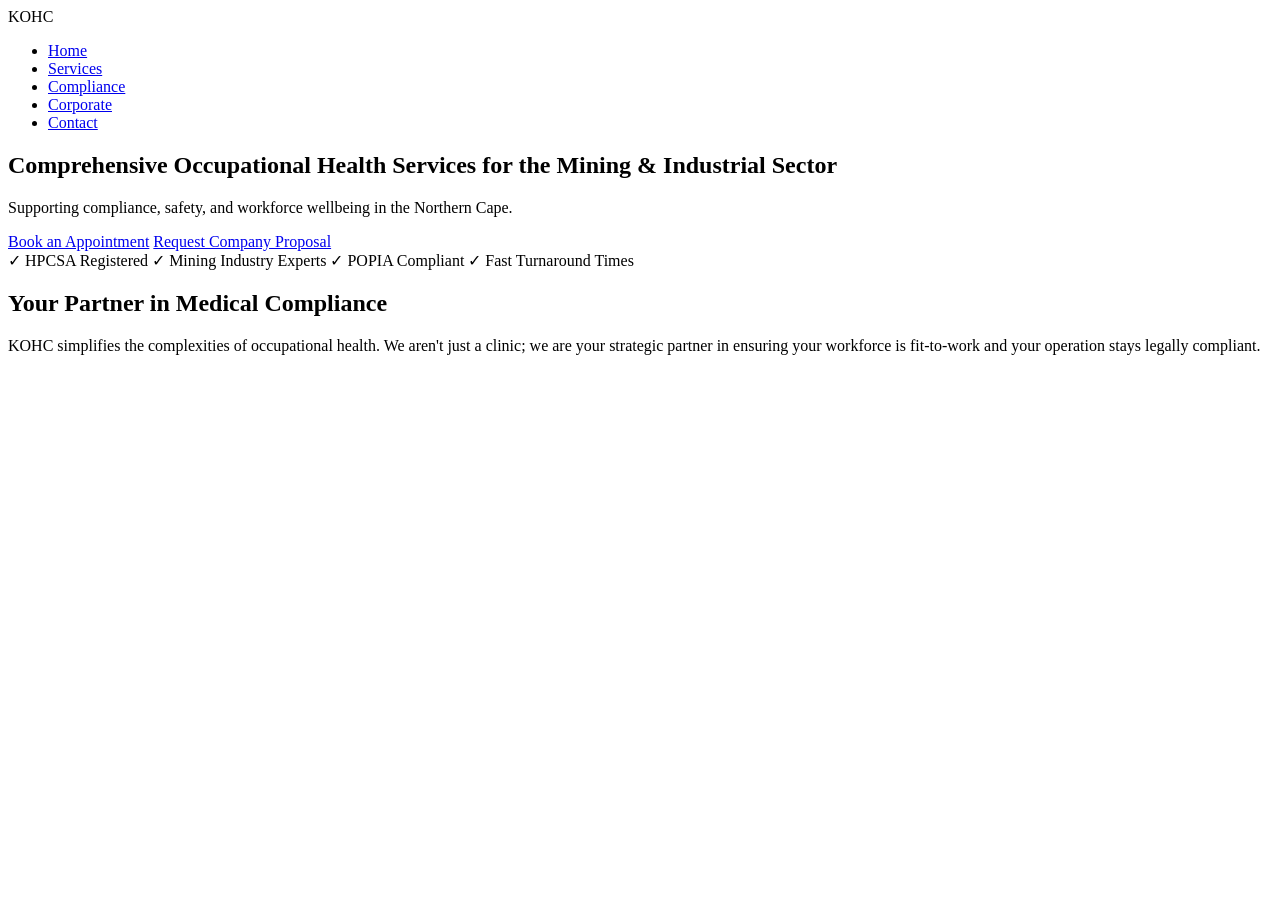
==== index.html @ 3969df00 "Create index.html" ====
<!DOCTYPE html>
<html lang="en-ZA">
<head>
    <meta charset="UTF-8">
    <meta name="viewport" content="width=device-width, initial-scale=1.0">
    <title>KOHC | Occupational Health Services Northern Cape</title>
    <link rel="stylesheet" href="assets/css/style.css">
</head>
<body>

    <header>
        <nav>
            <div class="logo">KOHC</div>
            <ul>
                <li><a href="index.html">Home</a></li>
                <li><a href="services.html">Services</a></li>
                <li><a href="compliance.html">Compliance</a></li>
                <li><a href="corporate.html">Corporate</a></li>
                <li><a href="contact.html">Contact</a></li>
            </ul>
        </nav>
    </header>

    <section class="hero">
        <h1>Comprehensive Occupational Health Services for the Mining & Industrial Sector</h1>
        <p>Supporting compliance, safety, and workforce wellbeing in the Northern Cape.</p>
        <div class="cta-group">
            <a href="contact.html" class="btn-primary">Book an Appointment</a>
            <a href="corporate.html" class="btn-secondary">Request Company Proposal</a>
        </div>
    </section>

    <section class="trust-bar">
        <span>✓ HPCSA Registered</span>
        <span>✓ Mining Industry Experts</span>
        <span>✓ POPIA Compliant</span>
        <span>✓ Fast Turnaround Times</span>
    </section>

    <section class="intro">
        <h2>Your Partner in Medical Compliance</h2>
        <p>KOHC simplifies the complexities of occupational health. We aren't just a clinic; we are your strategic partner in ensuring your workforce is fit-to-work and your operation stays legally compliant.</p>
    </section>

</body>
</html>
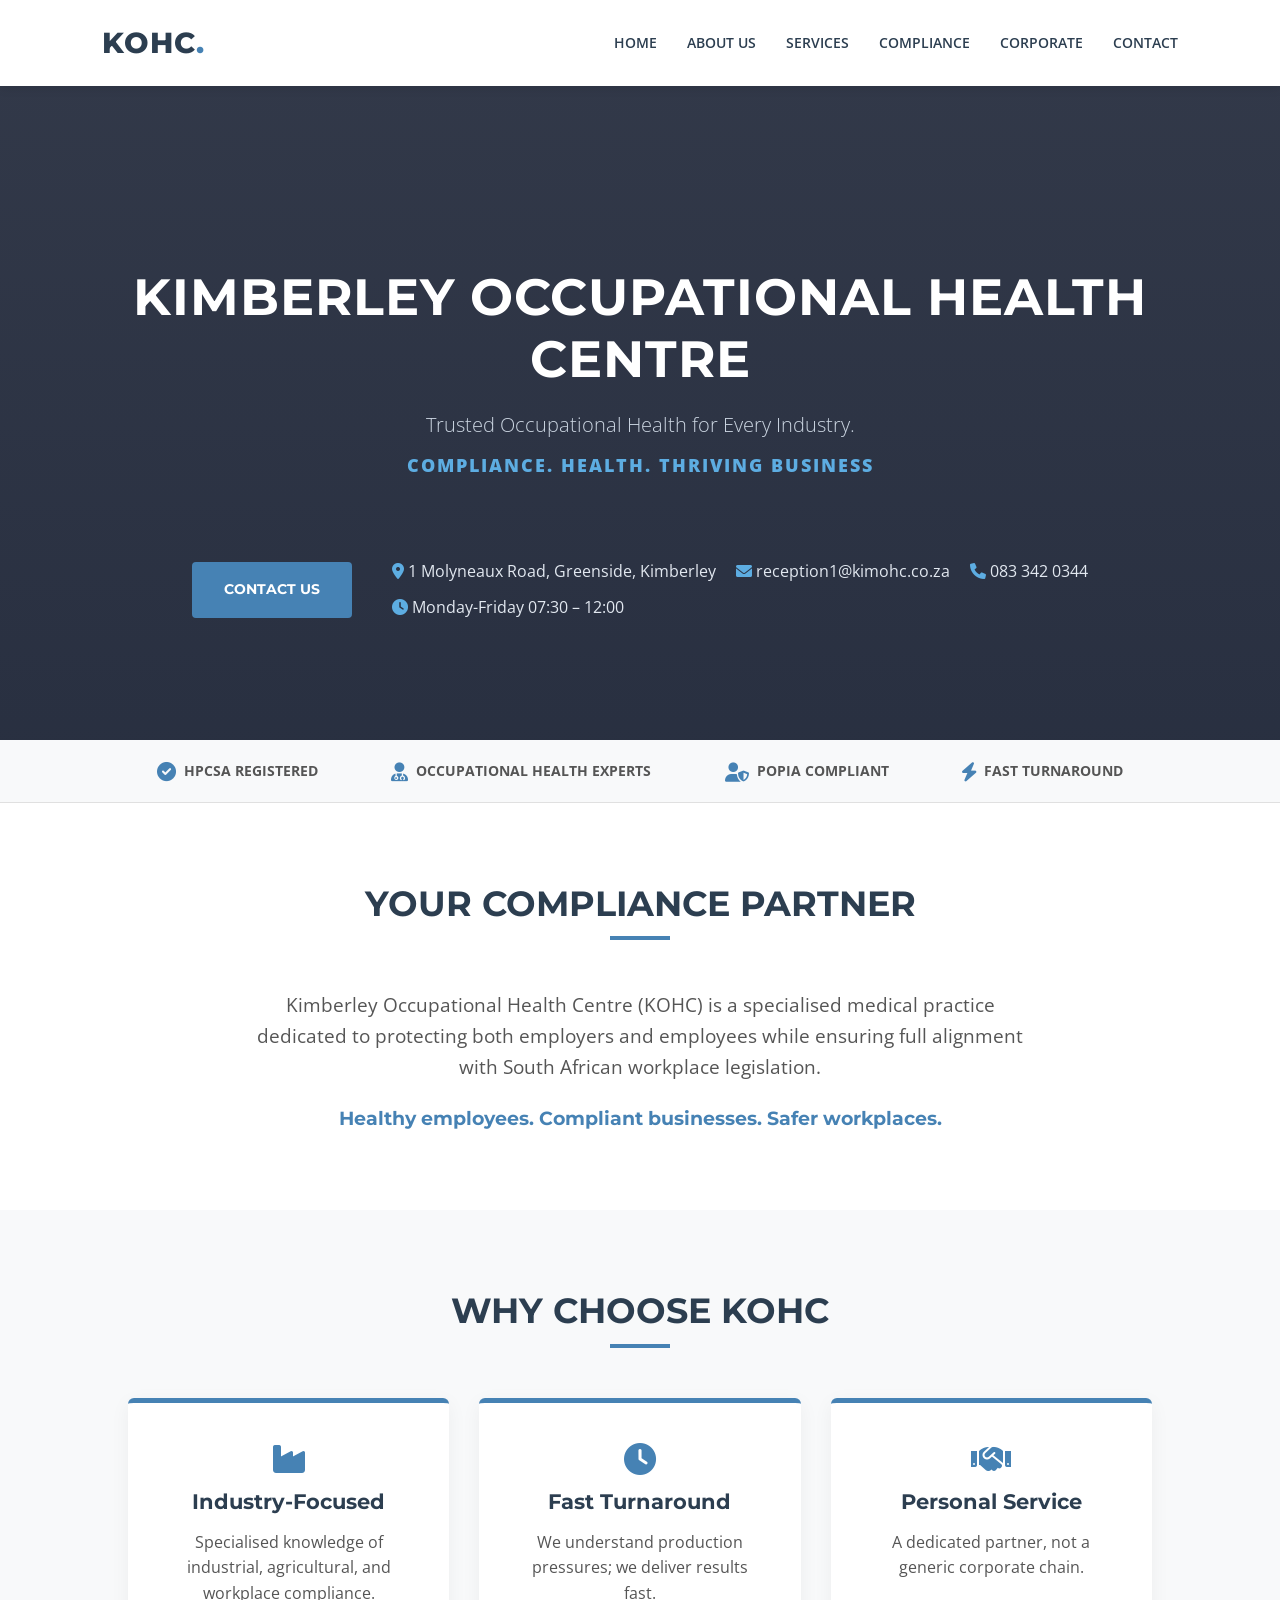
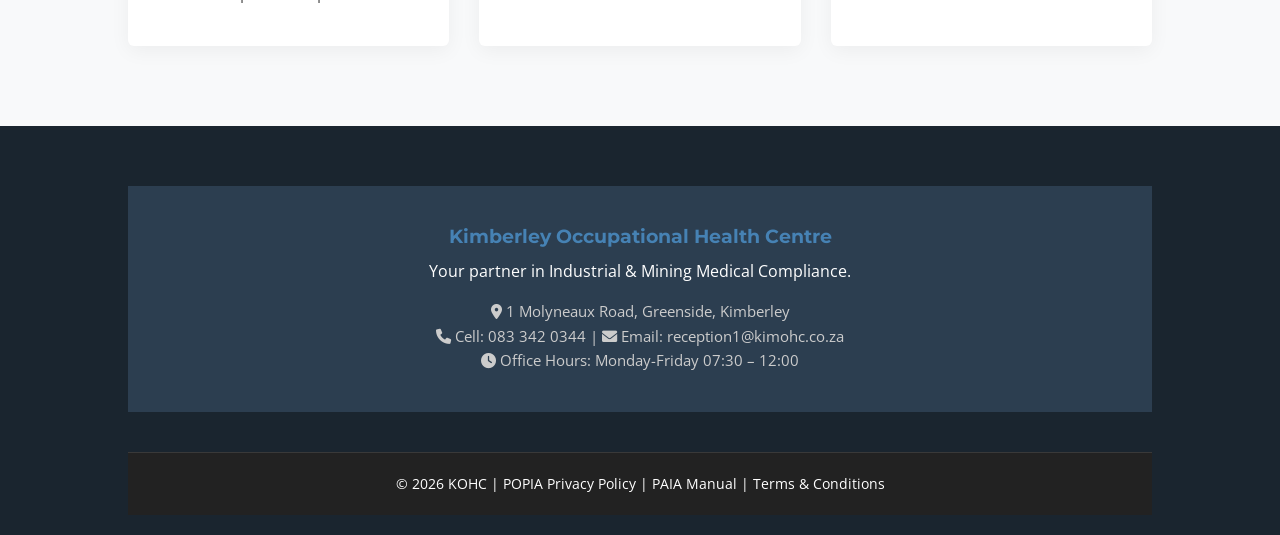
==== commit 4e517ad1: "Enhance index.html with new meta and layout updates Added meta description and favicon link. Updated" ====
--- a/index.html
+++ b/index.html
@@ -3,44 +3,106 @@
 <head>
     <meta charset="UTF-8">
     <meta name="viewport" content="width=device-width, initial-scale=1.0">
-    <title>KOHC | Occupational Health Services Northern Cape</title>
-    <link rel="stylesheet" href="assets/css/style.css">
+    <meta name="description" content="Kimberley Occupational Health Centre (KOHC) offers trusted, legally compliant occupational health services, medical surveillance, and fitness certificates for industries in the Northern Cape.">
+    <link rel="icon" type="image/png" href="images/favicon.png">
+    <title>KOHC | Occupational Health Services Kimberley</title>
+    <link rel="stylesheet" href="style.css">
+    <link rel="stylesheet" href="https://cdnjs.cloudflare.com/ajax/libs/font-awesome/6.0.0/css/all.min.css">
 </head>
 <body>
 
-    <header>
-        <nav>
-            <div class="logo">KOHC</div>
-            <ul>
-                <li><a href="index.html">Home</a></li>
-                <li><a href="services.html">Services</a></li>
-                <li><a href="compliance.html">Compliance</a></li>
-                <li><a href="corporate.html">Corporate</a></li>
-                <li><a href="contact.html">Contact</a></li>
-            </ul>
-        </nav>
+    <nav>
+        <div class="logo">KOHC<span>.</span></div>
+        <ul>
+            <li><a href="index.html" class="active">Home</a></li>
+            <li><a href="about.html">About Us</a></li>
+            <li><a href="services.html">Services</a></li>
+            <li><a href="compliance.html">Compliance</a></li>
+            <li><a href="corporate.html">Corporate</a></li>
+            <li><a href="contact.html">Contact</a></li>
+        </ul>
+    </nav>
+
+   <header class="hero" style="padding: 180px 10% 120px 10%; display: flex; flex-direction: column; justify-content: center; align-items: center; text-align: center; min-height: 550px; background: linear-gradient(rgba(15, 23, 42, 0.85), rgba(15, 23, 42, 0.9)), url('https://images.unsplash.com/photo-1532938911079-1b06ac7ceec7?auto=format&fit=crop&q=80&w=2070') no-repeat center center; background-size: cover; background-attachment: fixed;">
+       <h1 style="color: white; font-size: 3.2rem; margin-bottom: 20px; text-transform: uppercase;">Kimberley Occupational Health Centre</h1>
+       <p style="color: #cbd5e1; font-size: 1.25rem; margin-bottom: 10px;">Trusted Occupational Health for Every Industry.</p>
+       <p style="font-size: 1.1rem; font-weight: 800; letter-spacing: 2px; color: var(--accent-blue); text-transform: uppercase;">COMPLIANCE. HEALTH. THRIVING BUSINESS</p>
+       
+       <div class="cta-group" style="margin-top: 40px; display: flex; align-items: center; justify-content: center; flex-wrap: wrap; gap: 40px; width: 100%;">
+            <a href="contact.html" class="btn btn-primary">Contact Us</a>
+            
+            <div class="contact-info-wrapper" style="display: flex; flex-direction: column; gap: 10px; text-align: left; color: #e2e8f0;">
+                <div style="display: flex; gap: 20px; flex-wrap: wrap; font-size: 1rem;">
+                    <span><i class="fas fa-map-marker-alt" style="color: var(--accent-blue);"></i> 1 Molyneaux Road, Greenside, Kimberley</span>
+                    <span><i class="fas fa-envelope" style="color: var(--accent-blue);"></i> reception1@kimohc.co.za</span>
+                    <span><i class="fas fa-phone" style="color: var(--accent-blue);"></i> 083 342 0344</span>
+                </div>
+                <div style="font-size: 1rem;">
+                    <span><i class="fas fa-clock" style="color: var(--accent-blue);"></i> Monday-Friday 07:30 – 12:00</span>
+                </div>
+            </div>
+        </div>
     </header>
 
-    <section class="hero">
-        <h1>Comprehensive Occupational Health Services for the Mining & Industrial Sector</h1>
-        <p>Supporting compliance, safety, and workforce wellbeing in the Northern Cape.</p>
-        <div class="cta-group">
-            <a href="contact.html" class="btn-primary">Book an Appointment</a>
-            <a href="corporate.html" class="btn-secondary">Request Company Proposal</a>
+
+    <div class="trust-bar">
+        <div class="trust-item"><i class="fas fa-check-circle"></i> HPCSA REGISTERED</div>
+        <div class="trust-item"><i class="fas fa-user-md"></i> OCCUPATIONAL HEALTH EXPERTS</div>
+        <div class="trust-item"><i class="fas fa-user-shield"></i> POPIA COMPLIANT</div>
+        <div class="trust-item"><i class="fas fa-bolt"></i> FAST TURNAROUND</div>
+    </div>
+
+    <section id="intro" class="section-padding">
+        <div class="section-title">
+            <h2>Your Compliance Partner</h2>
+        </div>
+        <div style="max-width: 800px; margin: 0 auto; text-align: center;">
+            <p style="font-size: 1.2rem; color: #555;">Kimberley Occupational Health Centre (KOHC) is a specialised medical practice dedicated to protecting both employers and employees while ensuring full alignment with South African workplace legislation.</p>
+            <br>
+            <h3 style="color: var(--steel-blue);">Healthy employees. Compliant businesses. Safer workplaces.</h3>
         </div>
     </section>
 
-    <section class="trust-bar">
-        <span>✓ HPCSA Registered</span>
-        <span>✓ Mining Industry Experts</span>
-        <span>✓ POPIA Compliant</span>
-        <span>✓ Fast Turnaround Times</span>
+    <section id="why-choose" class="section-padding" style="background: var(--light-grey);">
+        <div class="section-title">
+            <h2>Why Choose KOHC</h2>
+        </div>
+        <div class="grid">
+            <div class="card">
+                <i class="fas fa-industry fa-2x" style="color: var(--steel-blue); margin-bottom: 15px;"></i>
+                <h3>Industry-Focused</h3>
+                <p>Specialised knowledge of industrial, agricultural, and workplace compliance.</p>
+            </div>
+            <div class="card">
+                <i class="fas fa-clock fa-2x" style="color: var(--steel-blue); margin-bottom: 15px;"></i>
+                <h3>Fast Turnaround</h3>
+                <p>We understand production pressures; we deliver results fast.</p>
+            </div>
+            <div class="card">
+                <i class="fas fa-handshake fa-2x" style="color: var(--steel-blue); margin-bottom: 15px;"></i>
+                <h3>Personal Service</h3>
+                <p>A dedicated partner, not a generic corporate chain.</p>
+            </div>
+        </div>
     </section>
 
-    <section class="intro">
-        <h2>Your Partner in Medical Compliance</h2>
-        <p>KOHC simplifies the complexities of occupational health. We aren't just a clinic; we are your strategic partner in ensuring your workforce is fit-to-work and your operation stays legally compliant.</p>
-    </section>
+    <footer>
+        <div class="footer-grid" style="padding: 40px 10%; display: flex; flex-direction: column; align-items: center; background: var(--charcoal); color: white;">
+            <h3>Kimberley Occupational Health Centre</h3>
+            <p>Your partner in Industrial & Mining Medical Compliance.</p>
+            <p style="margin-top: 15px; font-size: 0.95rem; line-height: 1.6; text-align: center; color: #ccc;">
+                <i class="fas fa-map-marker-alt"></i> 1 Molyneaux Road, Greenside, Kimberley<br>
+                <i class="fas fa-phone"></i> Cell: 083 342 0344 | <i class="fas fa-envelope"></i> Email: reception1@kimohc.co.za<br>
+                <i class="fas fa-clock"></i> Office Hours: Monday-Friday 07:30 – 12:00
+            </p>
+        </div>
+        <div class="footer-bottom" style="text-align: center; padding: 20px; background: #222; color: white;">
+            <span>&copy; 2026 KOHC</span> | 
+            <a href="popia.html" style="color: white; text-decoration: none;">POPIA Privacy Policy</a> | 
+            <a href="paia.html" style="color: white; text-decoration: none;">PAIA Manual</a> | 
+            <a href="terms.html" style="color: white; text-decoration: none;">Terms & Conditions</a>
+        </div>
+    </footer>
 
 </body>
 </html>
--- a/style.css
+++ b/style.css
@@ -0,0 +1,361 @@
+/* =========================================
+   GLOBAL STYLES & FONTS
+   ========================================= */
+@import url('https://fonts.googleapis.com/css2?family=Montserrat:wght@400;700;800&family=Open+Sans:wght@300;400;600&display=swap');
+
+:root {
+    --charcoal: #2c3e50;
+    --steel-blue: #4682b4;
+    --accent-blue: #5dade2;
+    --white: #ffffff;
+    --light-grey: #f8f9fa;
+    --dark-bg: #1a252f;
+    --transition: all 0.3s ease;
+}
+
+* { 
+    box-sizing: border-box; 
+    margin: 0; 
+    padding: 0; 
+}
+
+body {
+    font-family: 'Open Sans', sans-serif;
+    line-height: 1.6;
+    color: var(--charcoal);
+    background-color: var(--white);
+}
+
+h1, h2, h3, h4 { 
+    font-family: 'Montserrat', sans-serif; 
+    font-weight: 700; 
+    line-height: 1.2;
+}
+
+/* =========================================
+   NAVIGATION BAR
+   ========================================= */
+nav {
+    display: flex;
+    justify-content: space-between;
+    align-items: center;
+    padding: 20px 8%;
+    background: var(--white);
+    position: sticky;
+    top: 0;
+    z-index: 1000;
+    box-shadow: 0 2px 10px rgba(0,0,0,0.1);
+}
+
+.logo { 
+    font-size: 1.8rem; 
+    font-weight: 800; 
+    font-family: 'Montserrat', sans-serif;
+    color: var(--charcoal); 
+    letter-spacing: 1px;
+}
+
+.logo span { 
+    color: var(--steel-blue); 
+}
+
+nav ul { 
+    display: flex; 
+    list-style: none; 
+    gap: 30px; 
+}
+
+nav a { 
+    text-decoration: none; 
+    color: var(--charcoal); 
+    font-weight: 600; 
+    font-size: 0.9rem; 
+    text-transform: uppercase;
+    transition: var(--transition); 
+}
+
+nav a:hover { 
+    color: var(--steel-blue); 
+}
+
+/* =========================================
+   HERO SECTION
+   ========================================= */
+.hero {
+    background: linear-gradient(rgba(44, 62, 80, 0.85), rgba(44, 62, 80, 0.85)), url('https://images.unsplash.com/photo-1579165466541-74e2beeac70b?auto=format&fit=crop&q=80&w=2070'); 
+    background-size: cover;
+    background-position: center;
+    padding: 140px 10%;
+    text-align: center;
+    color: var(--white);
+}
+
+.hero h1 { 
+    font-size: 3rem; 
+    margin-bottom: 20px; 
+    text-transform: uppercase;
+    letter-spacing: 1px;
+}
+
+.hero p { 
+    font-size: 1.2rem; 
+    margin-bottom: 40px; 
+    font-weight: 300; 
+    max-width: 800px;
+    margin-left: auto;
+    margin-right: auto;
+}
+
+/* =========================================
+   BUTTONS
+   ========================================= */
+.cta-group { 
+    display: flex; 
+    justify-content: center; 
+    gap: 20px; 
+    flex-wrap: wrap; 
+}
+
+.btn {
+    padding: 15px 30px;
+    border-radius: 4px;
+    text-decoration: none;
+    font-weight: 700;
+    text-transform: uppercase;
+    font-size: 0.85rem;
+    transition: var(--transition);
+    cursor: pointer;
+    font-family: 'Montserrat', sans-serif;
+}
+
+.btn-primary { 
+    background: var(--steel-blue); 
+    color: var(--white); 
+    border: 2px solid var(--steel-blue);
+}
+
+.btn-primary:hover { 
+    background: var(--accent-blue); 
+    border-color: var(--accent-blue);
+    transform: translateY(-3px); 
+}
+
+.btn-secondary { 
+    border: 2px solid var(--white); 
+    color: var(--white); 
+    background: transparent;
+}
+
+.btn-secondary:hover { 
+    background: var(--white); 
+    color: var(--charcoal); 
+    transform: translateY(-3px);
+}
+
+/* =========================================
+   TRUST BAR
+   ========================================= */
+.trust-bar {
+    background: var(--light-grey);
+    padding: 20px 10%;
+    display: flex;
+    justify-content: space-around;
+    align-items: center;
+    border-bottom: 1px solid #e0e0e0;
+    flex-wrap: wrap;
+    gap: 15px;
+}
+
+.trust-item { 
+    font-weight: 700; 
+    color: #555; 
+    font-size: 0.85rem; 
+    display: flex;
+    align-items: center;
+    gap: 8px;
+    text-transform: uppercase;
+}
+
+.trust-item i {
+    color: var(--steel-blue);
+    font-size: 1.2rem;
+}
+
+/* =========================================
+   SECTIONS & GRIDS
+   ========================================= */
+.section-padding { 
+    padding: 80px 10%; 
+}
+
+.section-title { 
+    text-align: center; 
+    margin-bottom: 50px; 
+}
+
+.section-title h2 { 
+    font-size: 2.2rem; 
+    color: var(--charcoal); 
+    position: relative; 
+    padding-bottom: 15px; 
+    text-transform: uppercase;
+}
+
+.section-title h2::after { 
+    content: ''; 
+    width: 60px; 
+    height: 4px; 
+    background: var(--steel-blue); 
+    position: absolute; 
+    bottom: 0; 
+    left: 50%; 
+    transform: translateX(-50%); 
+}
+
+.grid { 
+    display: grid; 
+    grid-template-columns: repeat(auto-fit, minmax(280px, 1fr)); 
+    gap: 30px; 
+}
+
+.card { 
+    background: var(--white); 
+    padding: 40px; 
+    border-radius: 6px; 
+    box-shadow: 0 5px 20px rgba(0,0,0,0.05); 
+    border-top: 5px solid var(--steel-blue); 
+    transition: var(--transition); 
+    text-align: center;
+}
+
+.card:hover { 
+    transform: translateY(-10px); 
+    box-shadow: 0 10px 25px rgba(0,0,0,0.1);
+}
+
+.card h3 { 
+    margin-bottom: 15px; 
+    color: var(--charcoal); 
+    font-size: 1.3rem;
+}
+
+.card p {
+    color: #555;
+}
+
+.card ul {
+    list-style: none;
+    text-align: left;
+    margin-top: 15px;
+}
+
+.card ul li {
+    padding: 8px 0;
+    border-bottom: 1px solid #eee;
+    color: #555;
+}
+
+.card ul li:last-child {
+    border-bottom: none;
+}
+
+/* =========================================
+   FOOTER
+   ========================================= */
+footer { 
+    background: var(--dark-bg); 
+    color: var(--white); 
+    padding: 60px 10% 20px; 
+    text-align: center; 
+}
+
+.footer-grid h3 {
+    color: var(--steel-blue);
+    margin-bottom: 10px;
+}
+
+.footer-bottom { 
+    margin-top: 40px; 
+    padding-top: 20px; 
+    border-top: 1px solid rgba(255,255,255,0.1); 
+    font-size: 0.85rem; 
+    color: #aaa;
+}
+
+.footer-bottom a {
+    transition: var(--transition);
+}
+
+.footer-bottom a:hover {
+    color: var(--steel-blue) !important;
+}
+
+/* =========================================
+   MOBILE RESPONSIVENESS (COMPLETELY OVERHAULED)
+   ========================================= */
+@media (max-width: 768px) {
+    /* Make navigation stack and fit nicely */
+    nav { 
+        flex-direction: column; 
+        gap: 10px; 
+        padding: 15px 5%;
+    }
+    
+    nav ul {
+        flex-wrap: wrap;
+        justify-content: center;
+        gap: 12px;
+    }
+
+    /* Shrink the giant hero banner texts for phone screens */
+    .hero {
+        padding: 80px 5%;
+    }
+
+    .hero h1 { 
+        font-size: 1.8rem; 
+    }
+
+    .hero p {
+        font-size: 1rem;
+    }
+    
+    /* Make buttons span the whole width of the screen so they are easy to tap */
+    .cta-group {
+        flex-direction: column;
+        width: 100%;
+        gap: 15px;
+    }
+
+    .btn {
+        width: 100%;
+        text-align: center;
+    }
+    
+    /* Stack the trust icons neatly */
+    .trust-bar {
+        flex-direction: column;
+        align-items: center;
+        gap: 15px;
+    }
+
+    /* Bring in the massive padding off the edges so content has room */
+    .section-padding { 
+        padding: 50px 5%; 
+    }
+
+    .section-title h2 {
+        font-size: 1.8rem;
+    }
+
+    /* THE MAGIC RULE: This forces EVERY grid to become a 1-column stack on phones */
+    .grid {
+        grid-template-columns: 1fr !important;
+        gap: 20px !important;
+    }
+
+    /* Give cards a little less padding on phones so text isn't squished */
+    .card {
+        padding: 25px;
+    }
+}
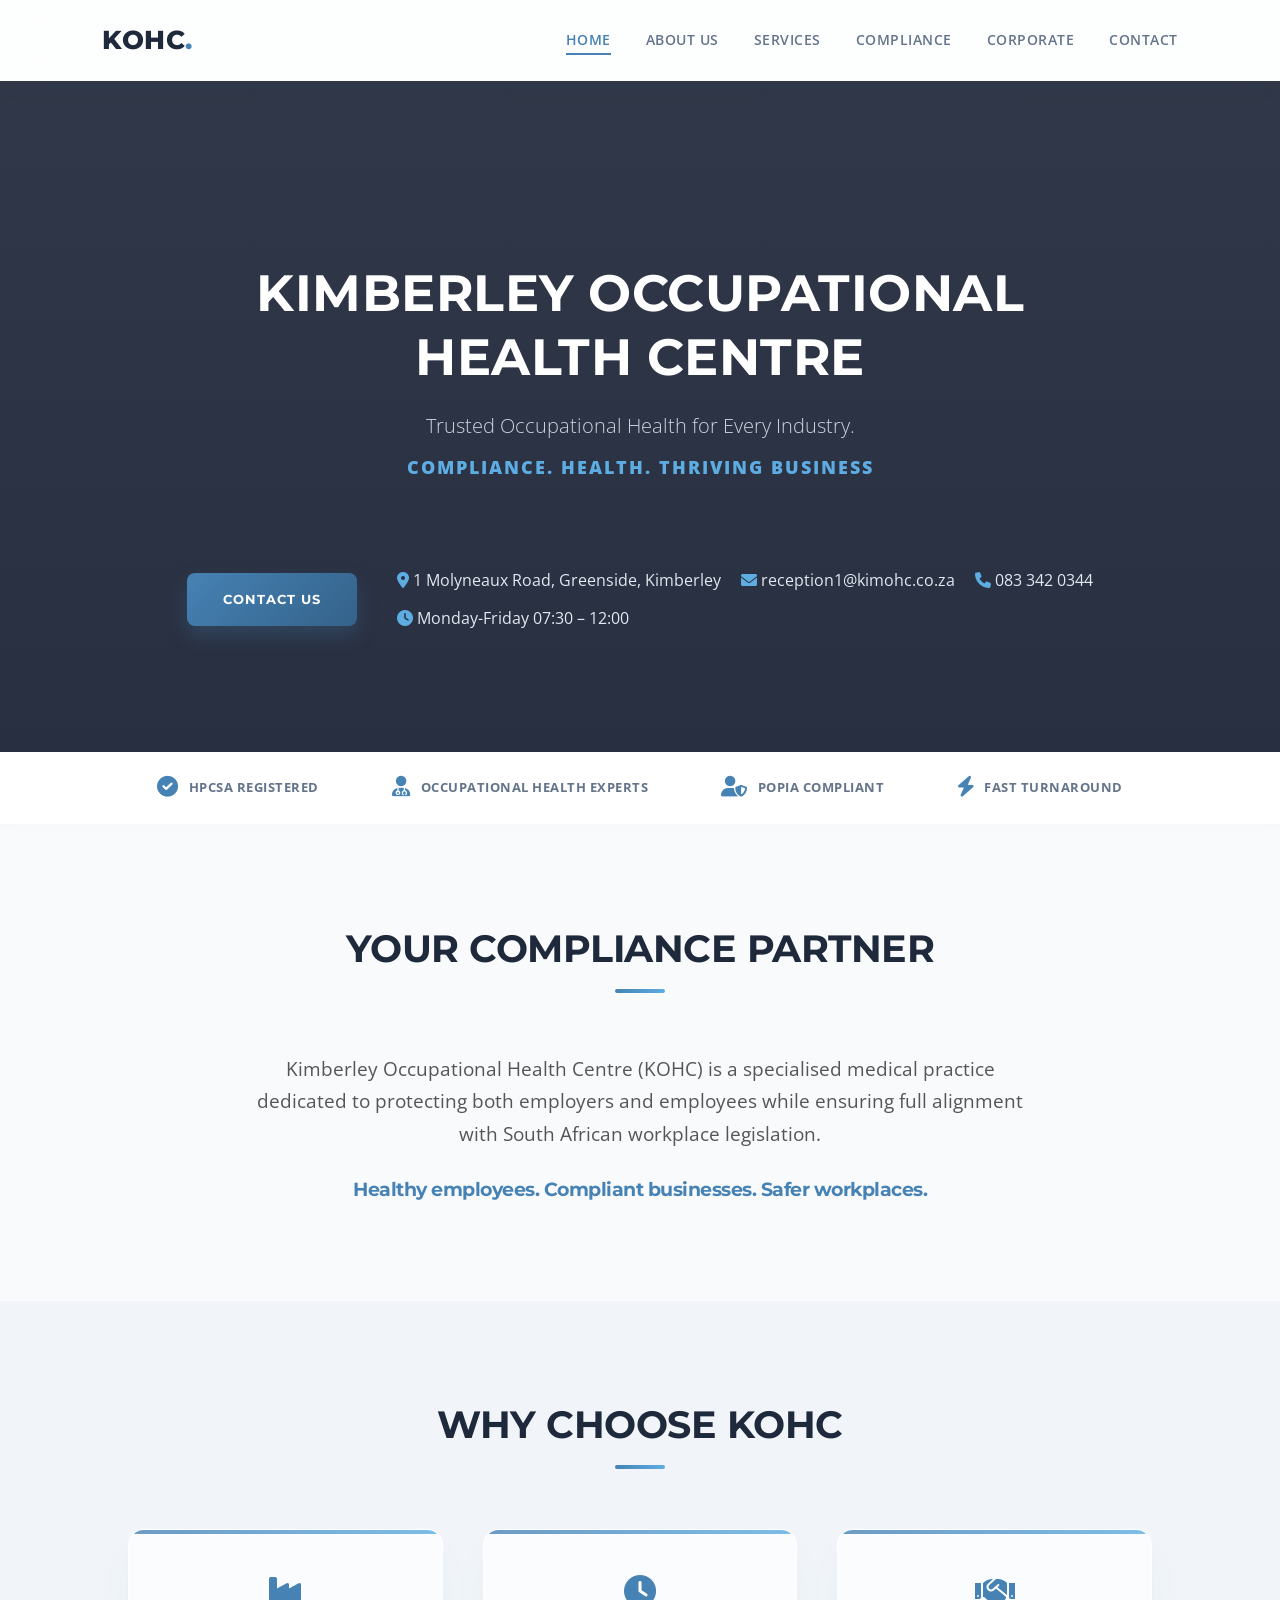
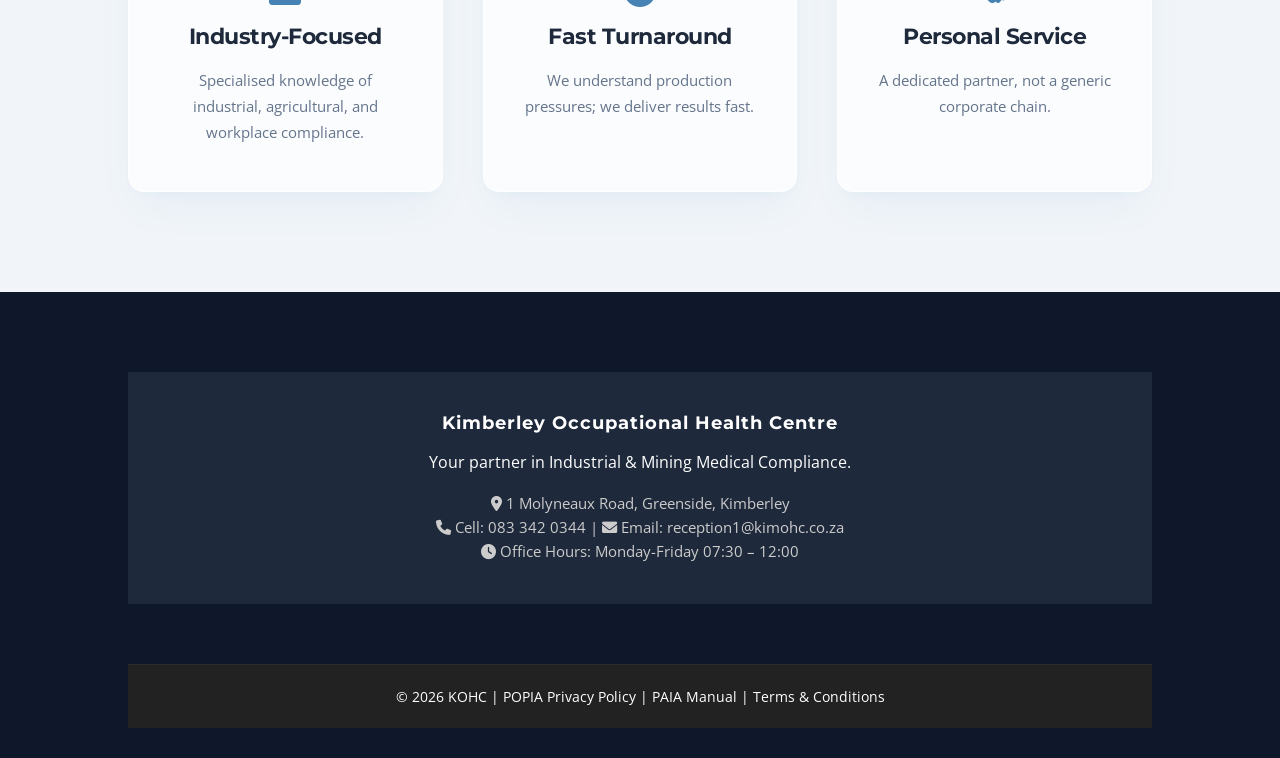
==== commit 3e6ce541: "Add format-detection meta tag Added format-detection meta tag to improve mobile experience." ====
--- a/index.html
+++ b/index.html
@@ -4,6 +4,7 @@
     <meta charset="UTF-8">
     <meta name="viewport" content="width=device-width, initial-scale=1.0">
     <meta name="description" content="Kimberley Occupational Health Centre (KOHC) offers trusted, legally compliant occupational health services, medical surveillance, and fitness certificates for industries in the Northern Cape.">
+    <meta name="format-detection" content="telephone=no">
     <link rel="icon" type="image/png" href="images/favicon.png">
     <title>KOHC | Occupational Health Services Kimberley</title>
     <link rel="stylesheet" href="style.css">
--- a/style.css
+++ b/style.css
@@ -4,13 +4,16 @@
 @import url('https://fonts.googleapis.com/css2?family=Montserrat:wght@400;700;800&family=Open+Sans:wght@300;400;600&display=swap');
 
 :root {
-    --charcoal: #2c3e50;
-    --steel-blue: #4682b4;
-    --accent-blue: #5dade2;
+    --charcoal: #1e293b; /* Deepened slightly for higher contrast and premium appeal */
+    --steel-blue: #4682b4; /* Brand identity steel blue */
+    --accent-blue: #5dade2; /* Bright accent blue */
     --white: #ffffff;
-    --light-grey: #f8f9fa;
-    --dark-bg: #1a252f;
-    --transition: all 0.3s ease;
+    --light-grey: #f1f5f9; /* Modern slate-tinted light grey */
+    --body-bg: #f8fafc; /* Ultra-premium cool off-white background */
+    --dark-bg: #0f172a; /* Richer, darker navy-charcoal for high-end contrast */
+    
+    /* Apple-style custom cubic-bezier for silky, natural-feeling transitions */
+    --transition: all 0.4s cubic-bezier(0.16, 1, 0.3, 1);
 }
 
 * { 
@@ -20,39 +23,47 @@
 }
 
 body {
-    font-family: 'Open Sans', sans-serif;
-    line-height: 1.6;
-    color: var(--charcoal);
-    background-color: var(--white);
+    font-family: 'Open Sans', sans-serif; 
+    line-height: 1.7; /* Extra breathing room for modern typography */
+    color: #475569; /* Soft slate grey instead of harsh charcoal */
+    background-color: var(--body-bg); /* Highlighted background for glassmorphism to sit on */
 }
 
 h1, h2, h3, h4 { 
     font-family: 'Montserrat', sans-serif; 
     font-weight: 700; 
-    line-height: 1.2;
-}
-
-/* =========================================
-   NAVIGATION BAR
+    line-height: 1.25;
+    letter-spacing: -0.5px; /* Tighter kerning for editorial style */
+    color: var(--charcoal);
+}
+
+/* =========================================
+   NAVIGATION BAR (Frosted Glass Effect)
    ========================================= */
 nav {
     display: flex;
     justify-content: space-between;
     align-items: center;
-    padding: 20px 8%;
-    background: var(--white);
+    padding: 18px 8%;
+    
+    /* Premium Glassmorphic Layer */
+    background: rgba(255, 255, 255, 0.75); 
+    backdrop-filter: blur(16px); 
+    -webkit-backdrop-filter: blur(16px); /* Safari support */
+    border-bottom: 1px solid rgba(255, 255, 255, 0.5); /* Ultra-fine highlight line */
+    box-shadow: 0 4px 30px rgba(15, 23, 42, 0.03); /* Extremely soft ambient shadow */
+    
     position: sticky;
     top: 0;
     z-index: 1000;
-    box-shadow: 0 2px 10px rgba(0,0,0,0.1);
 }
 
 .logo { 
-    font-size: 1.8rem; 
+    font-size: 1.6rem; 
     font-weight: 800; 
-    font-family: 'Montserrat', sans-serif;
+    font-family: 'Montserrat', sans-serif; 
     color: var(--charcoal); 
-    letter-spacing: 1px;
+    letter-spacing: 0.5px;
 }
 
 .logo span { 
@@ -62,15 +73,16 @@
 nav ul { 
     display: flex; 
     list-style: none; 
-    gap: 30px; 
+    gap: 35px; 
 }
 
 nav a { 
     text-decoration: none; 
-    color: var(--charcoal); 
+    color: #64748b; /* Softened standard link color */
     font-weight: 600; 
-    font-size: 0.9rem; 
+    font-size: 0.85rem; 
     text-transform: uppercase;
+    letter-spacing: 0.5px;
     transition: var(--transition); 
 }
 
@@ -78,36 +90,61 @@
     color: var(--steel-blue); 
 }
 
-/* =========================================
-   HERO SECTION
+nav a.active { 
+    color: var(--steel-blue); 
+    border-bottom: 2px solid var(--steel-blue); 
+    padding-bottom: 4px;
+}
+
+/* =========================================
+   HERO SECTION (With Parallax Depth)
    ========================================= */
 .hero {
-    background: linear-gradient(rgba(44, 62, 80, 0.85), rgba(44, 62, 80, 0.85)), url('https://images.unsplash.com/photo-1579165466541-74e2beeac70b?auto=format&fit=crop&q=80&w=2070'); 
+    /* Subtle overlay gradient to blend into dark headers */
+    background: linear-gradient(rgba(15, 23, 42, 0.85), rgba(15, 23, 42, 0.9)), url('https://images.unsplash.com/photo-1579165466541-74e2beeac70b?auto=format&fit=crop&q=80&w=2070'); 
     background-size: cover;
     background-position: center;
-    padding: 140px 10%;
+    background-attachment: fixed; /* Creates premium parallax background scroll */
+    padding: 160px 10%;
     text-align: center;
+    color: var(--white); 
+    display: flex;
+    flex-direction: column;
+    align-items: center;
+    justify-content: center;
+}
+
+.hero-motto {
+    font-size: 0.85rem;
+    font-weight: 800;
+    letter-spacing: 3px; /* Clean tracking */
+    color: var(--accent-blue); 
+    margin-bottom: 20px;
+    text-transform: uppercase;
+    display: block;
+}
+
+.hero h1 { 
+    font-size: 3.2rem; 
+    margin-bottom: 25px; 
+    text-transform: uppercase;
+    letter-spacing: 0.5px;
+    max-width: 950px;
     color: var(--white);
 }
 
-.hero h1 { 
-    font-size: 3rem; 
-    margin-bottom: 20px; 
-    text-transform: uppercase;
-    letter-spacing: 1px;
-}
-
 .hero p { 
-    font-size: 1.2rem; 
-    margin-bottom: 40px; 
+    font-size: 1.25rem; 
+    margin-bottom: 45px; 
     font-weight: 300; 
-    max-width: 800px;
+    max-width: 750px;
     margin-left: auto;
     margin-right: auto;
-}
-
-/* =========================================
-   BUTTONS
+    color: #cbd5e1; /* Off-white for sleek contrast */
+}
+
+/* =========================================
+   BUTTONS (Dynamic Gradients)
    ========================================= */
 .cta-group { 
     display: flex; 
@@ -117,142 +154,179 @@
 }
 
 .btn {
-    padding: 15px 30px;
-    border-radius: 4px;
+    padding: 16px 36px;
+    border-radius: 8px; /* Slightly softer corners for high-end look */
     text-decoration: none;
     font-weight: 700;
     text-transform: uppercase;
-    font-size: 0.85rem;
+    font-size: 0.8rem;
+    letter-spacing: 1px;
     transition: var(--transition);
     cursor: pointer;
-    font-family: 'Montserrat', sans-serif;
+    font-family: 'Montserrat', sans-serif; 
 }
 
 .btn-primary { 
-    background: var(--steel-blue); 
+    /* Rich, multi-tone blue gradient */
+    background: linear-gradient(135deg, var(--steel-blue), #34628a); 
     color: var(--white); 
-    border: 2px solid var(--steel-blue);
+    border: none;
+    /* Brand-tinted glow shadow */
+    box-shadow: 0 10px 20px rgba(70, 130, 180, 0.25);
 }
 
 .btn-primary:hover { 
-    background: var(--accent-blue); 
-    border-color: var(--accent-blue);
+    background: linear-gradient(135deg, var(--accent-blue), var(--steel-blue)); 
     transform: translateY(-3px); 
+    box-shadow: 0 15px 25px rgba(70, 130, 180, 0.45);
 }
 
 .btn-secondary { 
-    border: 2px solid var(--white); 
+    border: 2px solid rgba(255, 255, 255, 0.8); 
     color: var(--white); 
-    background: transparent;
+    background: rgba(255, 255, 255, 0.05);
+    backdrop-filter: blur(5px);
 }
 
 .btn-secondary:hover { 
     background: var(--white); 
-    color: var(--charcoal); 
+    color: var(--dark-bg); 
     transform: translateY(-3px);
+    border-color: var(--white);
 }
 
 /* =========================================
    TRUST BAR
    ========================================= */
 .trust-bar {
-    background: var(--light-grey);
-    padding: 20px 10%;
+    background: var(--white);
+    padding: 25px 10%;
     display: flex;
     justify-content: space-around;
     align-items: center;
-    border-bottom: 1px solid #e0e0e0;
+    border-bottom: 1px solid rgba(0, 0, 0, 0.03);
     flex-wrap: wrap;
     gap: 15px;
+    box-shadow: 0 4px 20px rgba(0, 0, 0, 0.01);
 }
 
 .trust-item { 
     font-weight: 700; 
-    color: #555; 
-    font-size: 0.85rem; 
+    color: #64748b; 
+    font-size: 0.8rem; 
     display: flex;
     align-items: center;
-    gap: 8px;
+    gap: 10px;
     text-transform: uppercase;
+    letter-spacing: 0.5px;
 }
 
 .trust-item i {
-    color: var(--steel-blue);
-    font-size: 1.2rem;
-}
-
-/* =========================================
-   SECTIONS & GRIDS
+    color: var(--steel-blue); 
+    font-size: 1.3rem;
+}
+
+/* =========================================
+   SECTIONS & GRIDS (Depth-based Cards)
    ========================================= */
 .section-padding { 
-    padding: 80px 10%; 
+    padding: 100px 10%; 
 }
 
 .section-title { 
     text-align: center; 
-    margin-bottom: 50px; 
+    margin-bottom: 60px; 
 }
 
 .section-title h2 { 
-    font-size: 2.2rem; 
+    font-size: 2.4rem; 
     color: var(--charcoal); 
     position: relative; 
-    padding-bottom: 15px; 
+    padding-bottom: 20px; 
     text-transform: uppercase;
 }
 
 .section-title h2::after { 
     content: ''; 
-    width: 60px; 
+    width: 50px; 
     height: 4px; 
-    background: var(--steel-blue); 
+    background: linear-gradient(90deg, var(--steel-blue), var(--accent-blue)); 
     position: absolute; 
     bottom: 0; 
     left: 50%; 
     transform: translateX(-50%); 
+    border-radius: 2px;
 }
 
 .grid { 
     display: grid; 
-    grid-template-columns: repeat(auto-fit, minmax(280px, 1fr)); 
-    gap: 30px; 
-}
-
+    grid-template-columns: repeat(auto-fit, minmax(300px, 1fr)); 
+    gap: 40px; 
+}    
+
+/* Premium Glassmorphic Service Cards */
 .card { 
-    background: var(--white); 
-    padding: 40px; 
-    border-radius: 6px; 
-    box-shadow: 0 5px 20px rgba(0,0,0,0.05); 
-    border-top: 5px solid var(--steel-blue); 
+    background: rgba(255, 255, 255, 0.7); /* Perfect transparency on body-bg */
+    backdrop-filter: blur(12px);
+    -webkit-backdrop-filter: blur(12px); 
+    padding: 45px 35px; 
+    border-radius: 16px; /* Sleeker, softer corners */
+    border: 1px solid rgba(255, 255, 255, 0.8); /* Sharp inner border */
+    
+    /* Double-layered soft ambient shadow with brand-tinted undertones */
+    box-shadow: 
+        0 4px 6px -1px rgba(70, 130, 180, 0.02),
+        0 20px 40px -10px rgba(70, 130, 180, 0.08); 
+    
     transition: var(--transition); 
     text-align: center;
+    position: relative;
+    overflow: hidden;
+}
+
+/* Dynamic Top Border Line inside the card padding wrapper */
+.card::before {
+    content: '';
+    position: absolute;
+    top: 0;
+    left: 0;
+    width: 100%;
+    height: 4px;
+    background: linear-gradient(90deg, var(--steel-blue), var(--accent-blue));
+    opacity: 0.8;
 }
 
 .card:hover { 
-    transform: translateY(-10px); 
-    box-shadow: 0 10px 25px rgba(0,0,0,0.1);
+    transform: translateY(-10px) scale(1.02); 
+    background: rgba(255, 255, 255, 0.95); 
+    /* Deeper, more expansive glow effect */
+    box-shadow: 
+        0 10px 20px -3px rgba(70, 130, 180, 0.08),
+        0 30px 60px -15px rgba(70, 130, 180, 0.18); 
 }
 
 .card h3 { 
-    margin-bottom: 15px; 
+    margin-bottom: 18px; 
     color: var(--charcoal); 
-    font-size: 1.3rem;
+    font-size: 1.4rem;
 }
 
 .card p {
-    color: #555;
+    color: #64748b;
+    font-size: 0.95rem;
 }
 
 .card ul {
     list-style: none;
     text-align: left;
-    margin-top: 15px;
+    margin-top: 20px;
 }
 
 .card ul li {
-    padding: 8px 0;
-    border-bottom: 1px solid #eee;
-    color: #555;
+    padding: 12px 0;
+    border-bottom: 1px solid rgba(15, 23, 42, 0.05); /* Soft divider lines */
+    color: #475569;
+    font-size: 0.95rem;
 }
 
 .card ul li:last-child {
@@ -264,98 +338,180 @@
    ========================================= */
 footer { 
     background: var(--dark-bg); 
-    color: var(--white); 
-    padding: 60px 10% 20px; 
+    color: #94a3b8; /* Highly readable cool light-grey text */
+    padding: 80px 10% 30px; 
     text-align: center; 
 }
 
 .footer-grid h3 {
-    color: var(--steel-blue);
-    margin-bottom: 10px;
+    color: var(--white);
+    margin-bottom: 15px;
+    font-size: 1.1rem;
+    letter-spacing: 1px;
 }
 
 .footer-bottom { 
-    margin-top: 40px; 
-    padding-top: 20px; 
-    border-top: 1px solid rgba(255,255,255,0.1); 
+    margin-top: 60px; 
+    padding-top: 25px; 
+    border-top: 1px solid rgba(255, 255, 255, 0.04); 
     font-size: 0.85rem; 
-    color: #aaa;
+    color: #64748b;
 }
 
 .footer-bottom a {
+    color: #94a3b8;
+    text-decoration: none;
     transition: var(--transition);
 }
 
 .footer-bottom a:hover {
-    color: var(--steel-blue) !important;
-}
-
-/* =========================================
-   MOBILE RESPONSIVENESS (COMPLETELY OVERHAULED)
+    color: var(--accent-blue) !important;
+}
+
+/* =========================================
+   MOBILE RESPONSIVENESS (Refined & Scaled)
    ========================================= */
 @media (max-width: 768px) {
-    /* Make navigation stack and fit nicely */
+    /* 1. Navigation Restructure */
     nav { 
-        flex-direction: column; 
-        gap: 10px; 
-        padding: 15px 5%;
-    }
-    
+        flex-direction: column !important; 
+        padding: 15px 5% !important; 
+        text-align: center;
+    }
     nav ul {
-        flex-wrap: wrap;
-        justify-content: center;
-        gap: 12px;
-    }
-
-    /* Shrink the giant hero banner texts for phone screens */
+        flex-direction: column !important;
+        width: 100%;
+        gap: 8px !important;
+        margin-top: 15px !important;
+        padding: 0 !important;
+    }
+    nav ul li {
+        width: 100%;
+    }
+    nav a { 
+        display: block !important;
+        padding: 10px 15px !important;
+        font-size: 0.85rem !important; 
+        background: rgba(15, 23, 42, 0.03); /* Clean touch target layout */
+        border-radius: 6px;
+        border-bottom: none !important;
+    }
+    nav a.active {
+        background: rgba(70, 130, 180, 0.1) !important;
+        color: var(--steel-blue) !important;
+    }
+
+    /* 2. Override Inline Styles on Hero Banners */
+    header { 
+        padding: 80px 5% !important; 
+    } 
+    
     .hero {
-        padding: 80px 5%;
-    }
-
+        padding: 100px 5% 50px 5% !important; 
+        background-attachment: scroll !important; /* Disable parallax on mobile for smooth performance */
+        min-height: auto !important;
+    }
     .hero h1 { 
-        font-size: 1.8rem; 
-    }
-
+        font-size: 1.8rem !important; 
+        line-height: 1.3 !important;
+        margin-bottom: 15px !important;
+    }
     .hero p {
-        font-size: 1rem;
-    }
-    
-    /* Make buttons span the whole width of the screen so they are easy to tap */
+        font-size: 1rem !important;
+        margin-bottom: 25px !important;
+    }
+    
+    /* 3. Make buttons full-width for easy tapping */
     .cta-group {
-        flex-direction: column;
+        flex-direction: column !important;
         width: 100%;
-        gap: 15px;
-    }
-
+        gap: 12px !important;
+    }
     .btn {
-        width: 100%;
+        width: 100% !important;
+        display: block !important;
         text-align: center;
-    }
-    
-    /* Stack the trust icons neatly */
+        padding: 14px 20px !important;
+    }
+    
+    /* 4. Trust Bar: Neat 2x2 grid */
     .trust-bar {
-        flex-direction: column;
-        align-items: center;
-        gap: 15px;
-    }
-
-    /* Bring in the massive padding off the edges so content has room */
+        display: grid !important;
+        grid-template-columns: 1fr 1fr !important;
+        gap: 15px !important;
+        padding: 20px 5% !important;
+    }
+    .trust-item {
+        flex-direction: column !important;
+        text-align: center !important;
+        font-size: 0.75rem !important;
+        gap: 6px !important;
+    }
+
+    /* 5. General Section & Inner Element Padding Fixes */
     .section-padding { 
-        padding: 50px 5%; 
-    }
-
+        padding: 50px 5% !important; 
+    }
     .section-title h2 {
-        font-size: 1.8rem;
-    }
-
-    /* THE MAGIC RULE: This forces EVERY grid to become a 1-column stack on phones */
+        font-size: 1.8rem !important;
+    }
+    
+    /* Safely scale down any hardcoded 40px internal paddings inside content blocks */
+    .section-padding > div, 
+    section[style*="display: flex"] > div,
+    div[style*="padding: 40px"] {
+        padding: 25px 20px !important; 
+    }
+    
+    /* 6. Force All Inline Grids and Flex Rows to Stack Vertically */
     .grid {
         grid-template-columns: 1fr !important;
         gap: 20px !important;
     }
-
-    /* Give cards a little less padding on phones so text isn't squished */
-    .card {
-        padding: 25px;
-    }
-}
+    
+    /* Ensure flex wraps (like Contact details and Form sections) drop to a vertical column */
+    section[style*="display: flex"] {
+        flex-direction: column !important;
+        gap: 25px !important;
+    }
+    
+    /* 7. EXCEPT the Staff Gallery (2-column layout for tablets / larger mobile screens) */
+    .grid[style*="minmax"] {
+        grid-template-columns: 1fr 1fr !important;
+        gap: 15px !important;
+    }
+
+    /* 8. Fix the Doctor's inline padding */
+    div[style*="padding-left: 20px"] {
+        padding-left: 0 !important;
+        margin-top: 20px;
+        text-align: center;
+    }
+
+    /* 9. Contact Page Form / Side Box Width constraints */
+    div[style*="min-width: 300px"] {
+        min-width: 100% !important;
+        flex: 1 1 100% !important;
+    }
+    
+    /* 10. Footer Links & Bottom layout */
+    .footer-grid {
+        padding: 45px 5% !important;
+    }
+    .footer-bottom {
+        display: flex !important;
+        flex-direction: column !important;
+        gap: 12px !important;
+        padding: 20px 5% !important;
+    }
+}
+
+/* =========================================
+   EXTRA NARROW SCREENS (Max-Width: 480px)
+   ========================================= */
+@media (max-width: 480px) {
+    /* Stack the staff gallery completely on narrow phones */
+    .grid[style*="minmax"] {
+        grid-template-columns: 1fr !important;
+    }
+}
